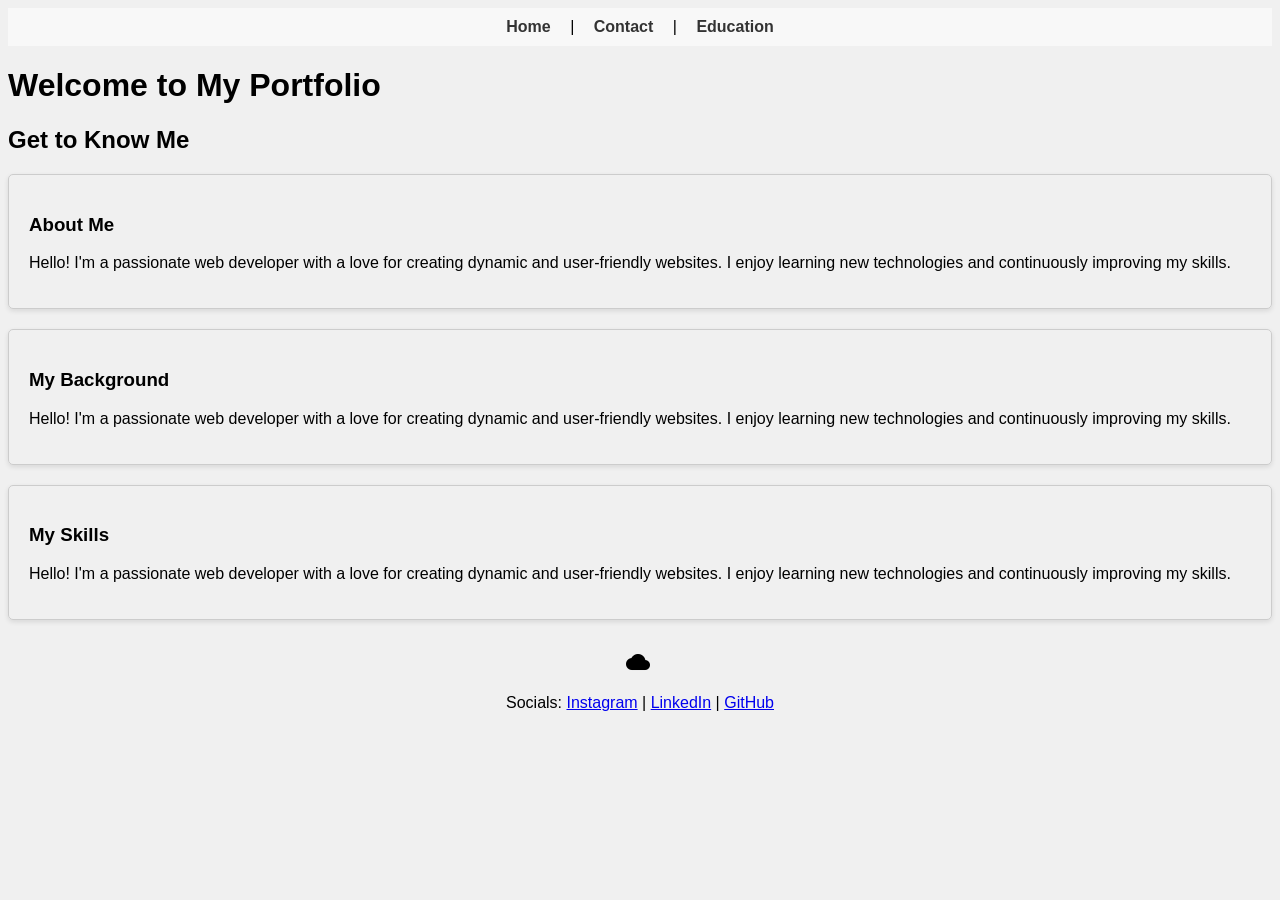
==== contact.html @ 998427c0 "First commit did some dark theme changes" ====
<!DOCTYPE html>
<html lang="en">
	<head>
		<meta charset="UTF-8">
		<meta name="viewport" content="width=device-width, initial-scale=1.0">
        <link rel="stylesheet" href="theme.css">
        <link rel="stylesheet" href="https://fonts.googleapis.com/icon?family=Material+Icons">

		<title>Portfolio</title>

	</head>
	<body>
        <nav> <a href="index.html">Home</a> | <a href="contact.html">Contact</a> | <a href="education.html">Education</a> 
        </nav>

        <h1>Welcome to My Portfolio</h1>

        <h2>Get to Know Me</h2>

        <article>
            <h3>About Me</h3>
            <p>Hello! I'm a passionate web developer with a love for creating dynamic and user-friendly websites. I enjoy learning new technologies and continuously improving my skills.</p>
        </article>
        <article>
            <h3>My Background</h3>
            <p>Hello! I'm a passionate web developer with a love for creating dynamic and user-friendly websites. I enjoy learning new technologies and continuously improving my skills.</p>
        </article>
        <article>
            <h3>My Skills</h3>
            <p>Hello! I'm a passionate web developer with a love for creating dynamic and user-friendly websites. I enjoy learning new technologies and continuously improving my skills.</p>
        </article>
        <footer>
            <i class="material-icons">cloud</i>
            <p>Socials: <a href="https://instagram.com" target="_blank" rel="noopener noreferrer">Instagram</a> | <a href="https://linkedin.com" target="_blank" rel="noopener noreferrer">LinkedIn</a> | <a href="https://github.com" target="_blank" rel="noopener noreferrer">GitHub</a></p>
        </footer>
	</body>
</html>
---- theme.css ----
body {
    background-color: #f0f0f0;
    font-family: Arial, sans-serif;
    transition: background-color 0.3s, color 0.3s;
}
article {
    margin: 20px 0;
    padding: 20px;
    border: 1px solid #ccc;
    border-radius: 5px;
    box-shadow: 0 2px 5px rgba(0, 0, 0, 0.1);
}
nav{
    background-color: #f8f8f8;
    padding: 10px;
    text-align: center;
    margin-bottom: 20px;
}

nav a {
    margin: 0 15px;
    text-decoration: none;
    color: #333;
    font-weight: bold;
    &:hover {
        color: #15385e;
        text-rendering: 1.1em;
    }
}
.placeholder-image {
    display: block;
    margin: 10px auto;
    border-radius: 5px;
}
footer {
    
    padding: 10px;
    text-align: center;
    margin-top: 20px;
}
.material-icons {
    font-size: 36px;
    margin-right: 5px;
    
}
.material-icons:button {
    color: #15385e;

}
body.dark-mode {
    background-color: #333;
    color: #f0f0f0;
}
body.dark-mode nav{
    background-color: #222;
}
body.dark-mode nav a {
    color: #f0f0f0;
}
body.dark-mode article {
    border: 1px solid #555;
    background-color: #444;
    border-color: #555;
}
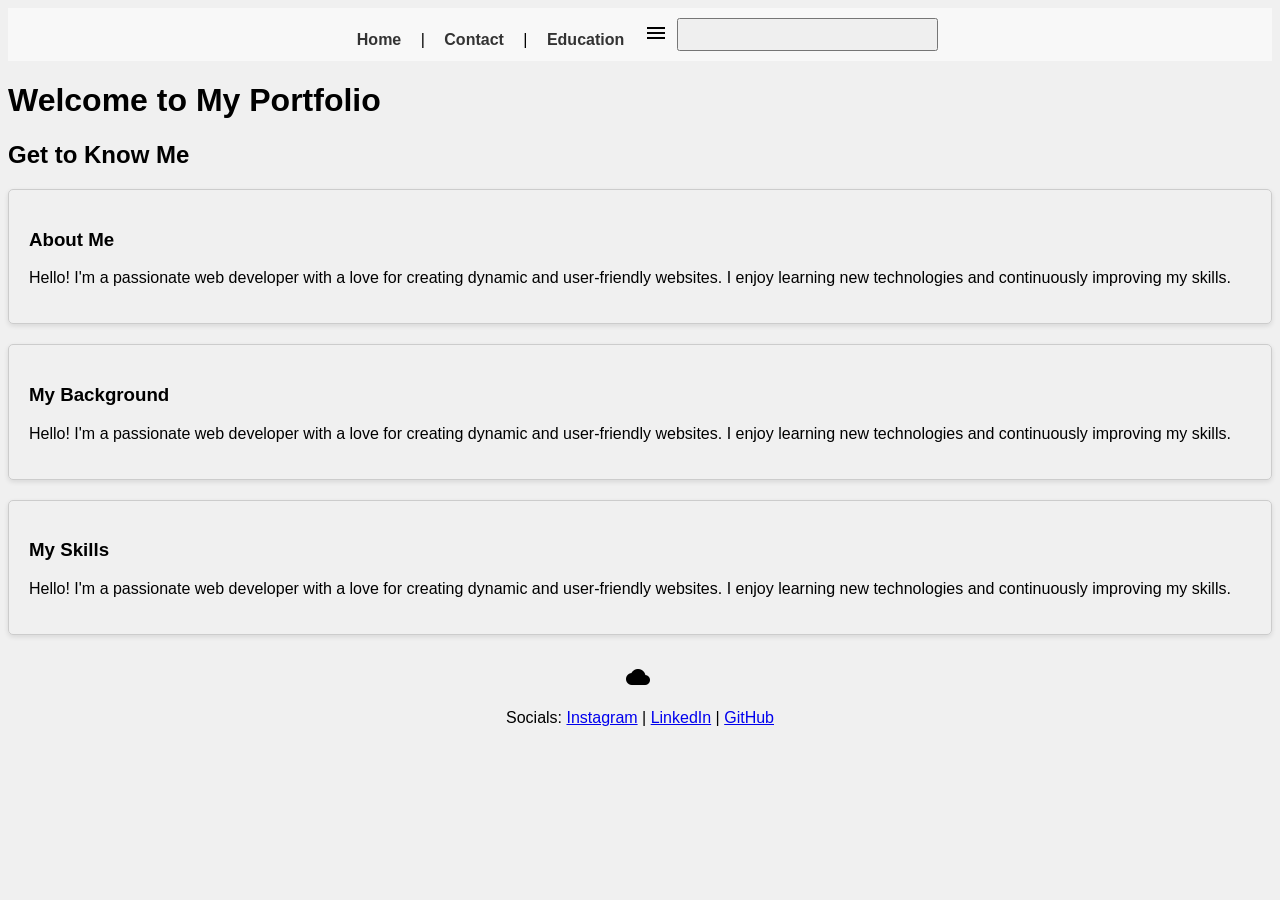
==== commit 7af3c241: "fixed some dark theme issues, now works accros all pages" ====
--- a/contact.html
+++ b/contact.html
@@ -11,6 +11,8 @@
 	</head>
 	<body>
         <nav> <a href="index.html">Home</a> | <a href="contact.html">Contact</a> | <a href="education.html">Education</a> 
+            <i class="material-icons">menu</i>
+            <button><i class ="material-icons">dark_modes</i></button>       
         </nav>
 
         <h1>Welcome to My Portfolio</h1>
@@ -33,5 +35,6 @@
             <i class="material-icons">cloud</i>
             <p>Socials: <a href="https://instagram.com" target="_blank" rel="noopener noreferrer">Instagram</a> | <a href="https://linkedin.com" target="_blank" rel="noopener noreferrer">LinkedIn</a> | <a href="https://github.com" target="_blank" rel="noopener noreferrer">GitHub</a></p>
         </footer>
+        <script src="skils.js"></script>
 	</body>
 </html>
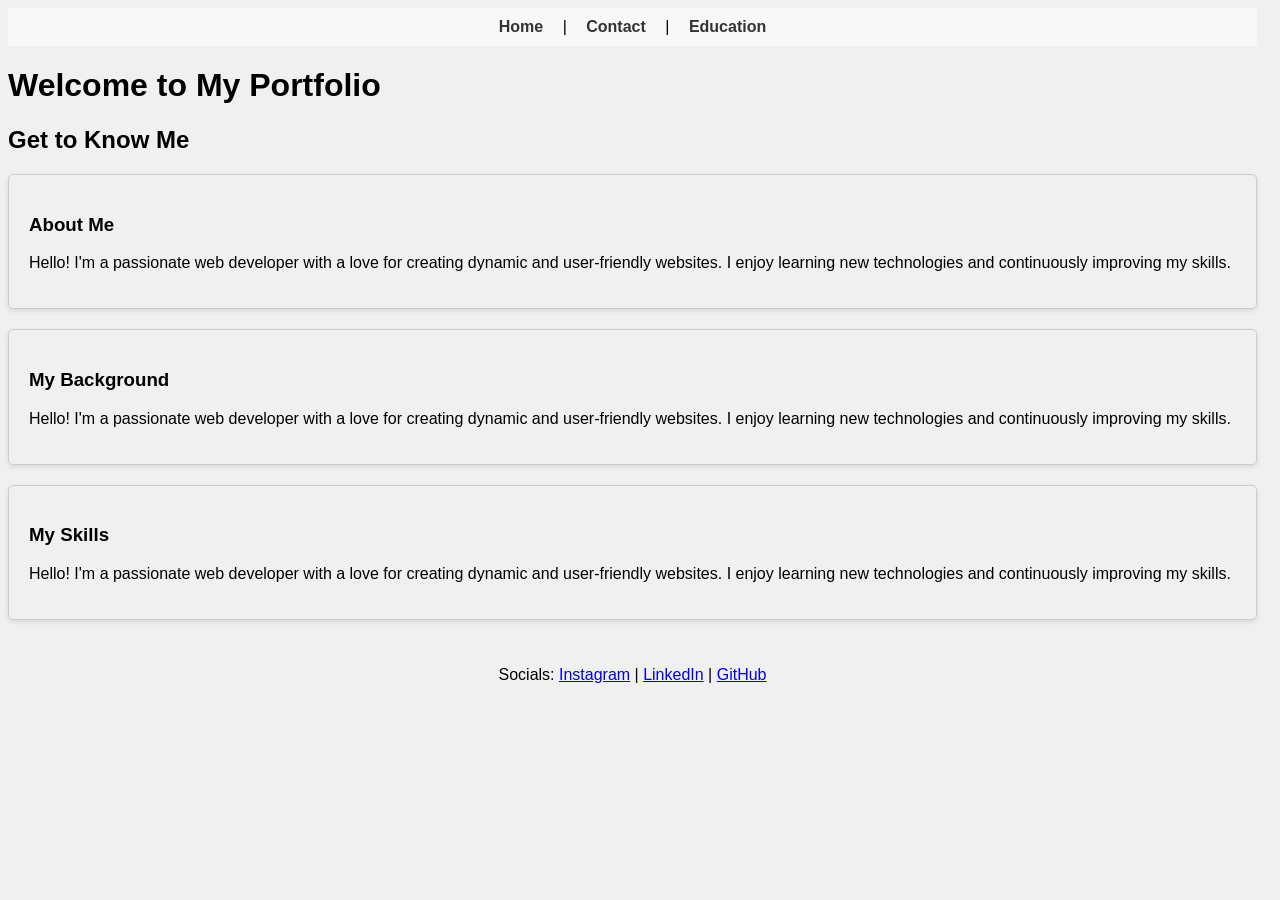
==== commit 44d64c15: "made some shanges to nav to make sure it stays consisten accros all pages" ====
--- a/contact.html
+++ b/contact.html
@@ -11,8 +11,7 @@
 	</head>
 	<body>
         <nav> <a href="index.html">Home</a> | <a href="contact.html">Contact</a> | <a href="education.html">Education</a> 
-            <i class="material-icons">menu</i>
-            <button><i class ="material-icons">dark_modes</i></button>       
+            <button><i class ="material-icons">dark_mode</i></button>       
         </nav>
 
         <h1>Welcome to My Portfolio</h1>
@@ -32,7 +31,6 @@
             <p>Hello! I'm a passionate web developer with a love for creating dynamic and user-friendly websites. I enjoy learning new technologies and continuously improving my skills.</p>
         </article>
         <footer>
-            <i class="material-icons">cloud</i>
             <p>Socials: <a href="https://instagram.com" target="_blank" rel="noopener noreferrer">Instagram</a> | <a href="https://linkedin.com" target="_blank" rel="noopener noreferrer">LinkedIn</a> | <a href="https://github.com" target="_blank" rel="noopener noreferrer">GitHub</a></p>
         </footer>
         <script src="skils.js"></script>
--- a/theme.css
+++ b/theme.css
@@ -1,7 +1,13 @@
+html {
+    scrollbar-gutter: stable;
+}
 body {
     background-color: #f0f0f0;
     font-family: Arial, sans-serif;
     transition: background-color 0.3s, color 0.3s;
+}
+body.dark-mode nav button {
+    color: #f0f0f0;
 }
 article {
     margin: 20px 0;
@@ -14,7 +20,20 @@
     background-color: #f8f8f8;
     padding: 10px;
     text-align: center;
+    text-rendering: optimizeLegibility;
     margin-bottom: 20px;
+    position: relative;
+}
+nav button {
+    background: none;
+    border: none;
+    cursor: pointer;
+    padding: 0;
+    color: #333;
+    position: absolute;
+    right: 20px;
+    top: 50%;
+    transform: translateY(-50%);
 }
 
 nav a {
@@ -61,4 +80,82 @@
     border: 1px solid #555;
     background-color: #444;
     border-color: #555;
+}
+.section-description {
+    color: #666;
+    margin-bottom: 25px;
+}
+
+.skill-buttons {
+    display: flex;
+    gap: 12px;
+    margin-bottom: 30px;
+}
+
+.skill-buttons button {
+    background: transparent;
+    border: 1px solid #2E4057;
+    color: #2E4057;
+
+    padding: 10px 18px;
+
+    font-family: "Inter", sans-serif;
+    font-weight: 600;
+
+    cursor: pointer;
+
+    transition: 0.2s ease;
+}
+
+.skill-buttons button:hover {
+    background: #2E4057;
+    color: white;
+}
+
+.skills-grid {
+    display: grid;
+
+    grid-template-columns: repeat(3, 1fr);
+
+    gap: 16px;
+}
+
+.skill-card {
+    background: white;
+
+    border: 1px solid #E5E5E5;
+    border-radius: 8px;
+
+    padding: 24px;
+
+    transition: 0.2s ease;
+}
+
+.skill-card:hover {
+    transform: translateY(-4px);
+    box-shadow: 0 8px 25px rgba(0, 0, 0, 0.08);
+}
+
+.skill-card h3 {
+    margin: 0 0 8px;
+    font-family: "Inter", sans-serif;
+    font-size: 1.1rem;
+}
+
+.skill-card p {
+    margin: 0;
+
+    color: #777;
+    font-size: 0.9rem;
+}
+@media (max-width: 700px) {
+    .skills-grid {
+        grid-template-columns: repeat(2, 1fr);
+    }
+}
+
+@media (max-width: 450px) {
+    .skills-grid {
+        grid-template-columns: 1fr;
+    }
 }
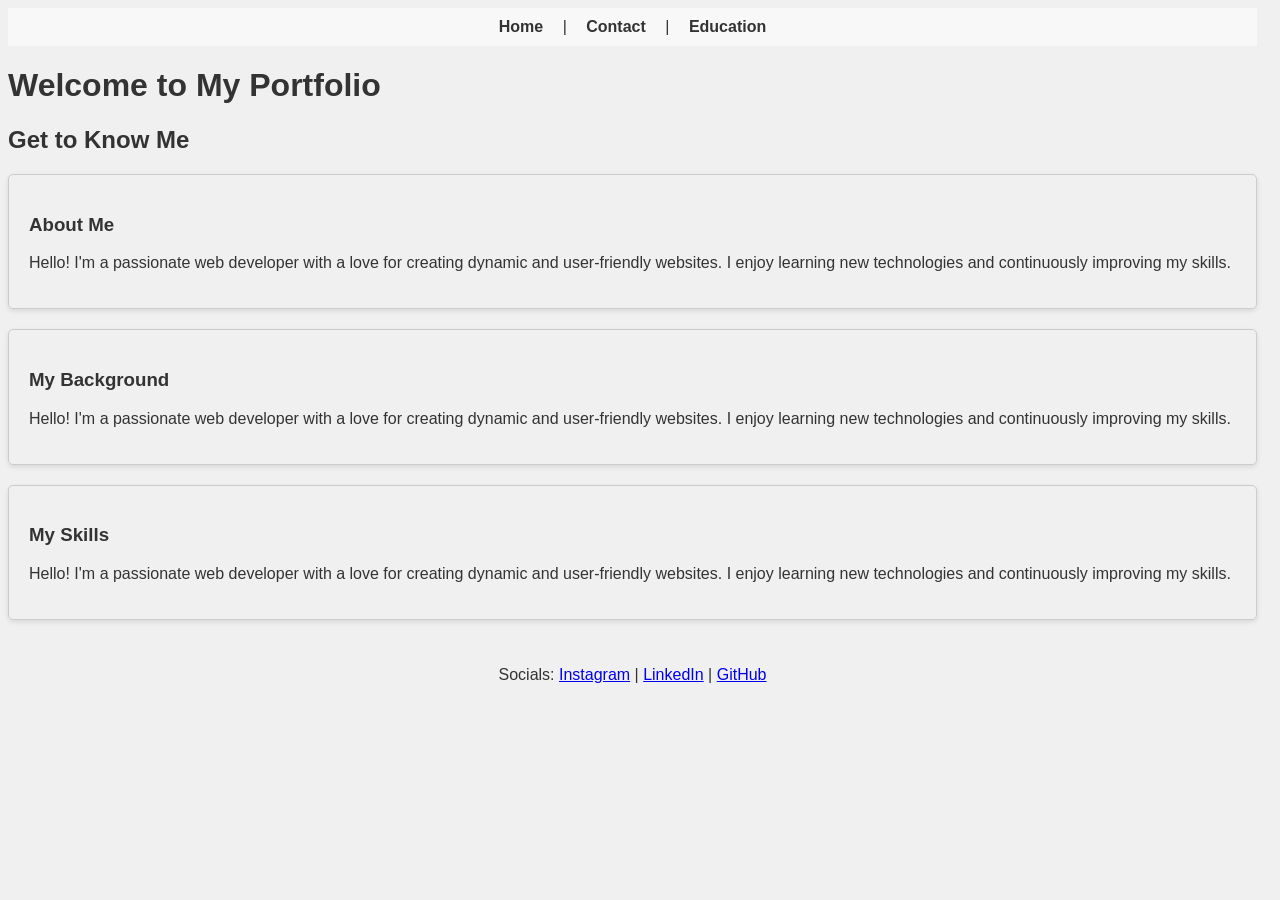
==== commit b0a8db80: "made some corrective transtion changes now it is fixed" ====
--- a/contact.html
+++ b/contact.html
@@ -5,8 +5,12 @@
 		<meta name="viewport" content="width=device-width, initial-scale=1.0">
         <link rel="stylesheet" href="theme.css">
         <link rel="stylesheet" href="https://fonts.googleapis.com/icon?family=Material+Icons">
-
 		<title>Portfolio</title>
+        <script>
+            if (localStorage.getItem("theme") === "dark") {
+                document.documentElement.classList.add("dark-mode");
+            }
+        </script>
 
 	</head>
 	<body>
--- a/theme.css
+++ b/theme.css
@@ -4,7 +4,7 @@
 body {
     background-color: #f0f0f0;
     font-family: Arial, sans-serif;
-    transition: background-color 0.3s, color 0.3s;
+    color: #333;
 }
 body.dark-mode nav button {
     color: #f0f0f0;
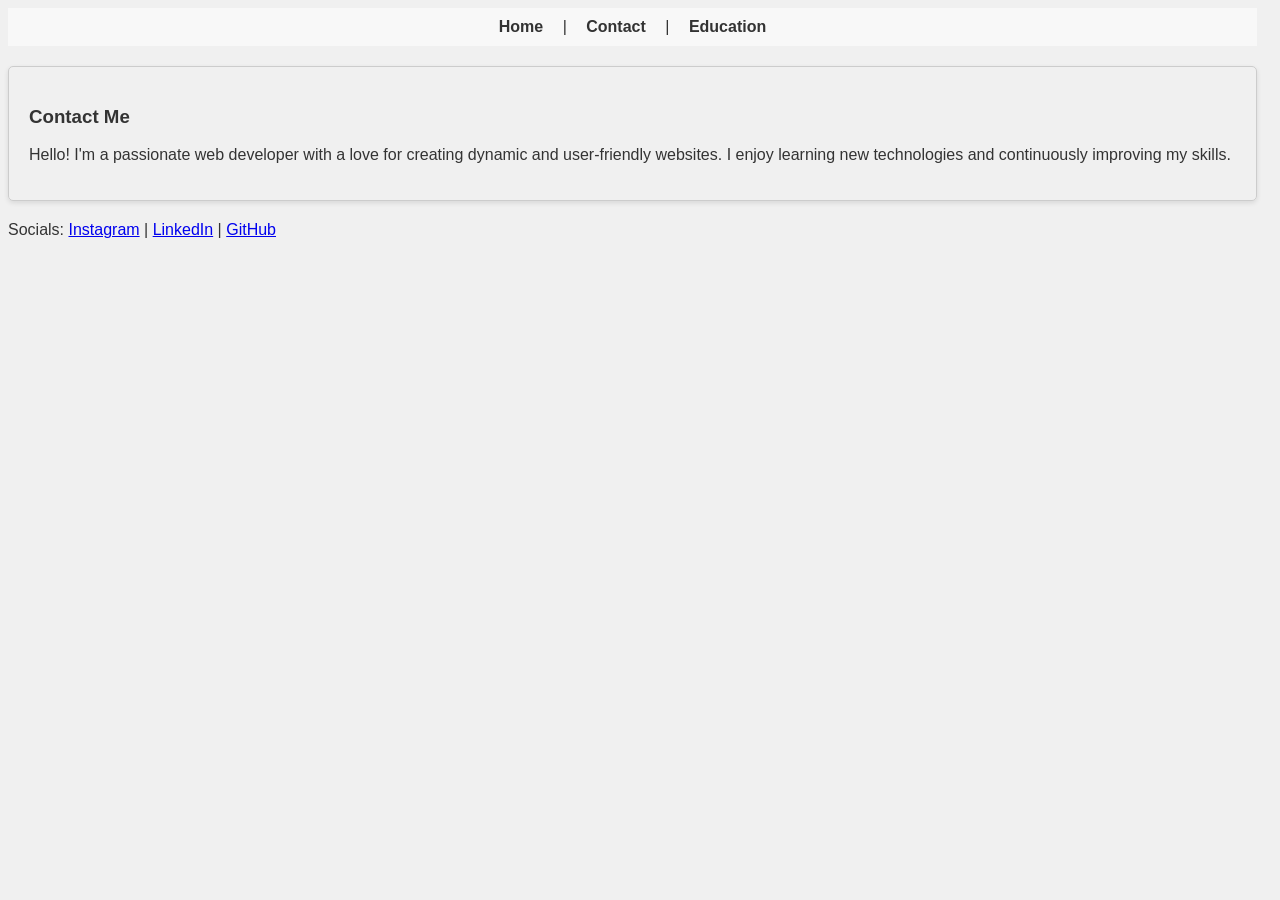
==== commit a8e9c889: "Made strcutre changes on contact and education" ====
--- a/contact.html
+++ b/contact.html
@@ -17,24 +17,10 @@
         <nav> <a href="index.html">Home</a> | <a href="contact.html">Contact</a> | <a href="education.html">Education</a> 
             <button><i class ="material-icons">dark_mode</i></button>       
         </nav>
-
-        <h1>Welcome to My Portfolio</h1>
-
-        <h2>Get to Know Me</h2>
-
         <article>
-            <h3>About Me</h3>
+            <h3>Contact Me</h3>
             <p>Hello! I'm a passionate web developer with a love for creating dynamic and user-friendly websites. I enjoy learning new technologies and continuously improving my skills.</p>
         </article>
-        <article>
-            <h3>My Background</h3>
-            <p>Hello! I'm a passionate web developer with a love for creating dynamic and user-friendly websites. I enjoy learning new technologies and continuously improving my skills.</p>
-        </article>
-        <article>
-            <h3>My Skills</h3>
-            <p>Hello! I'm a passionate web developer with a love for creating dynamic and user-friendly websites. I enjoy learning new technologies and continuously improving my skills.</p>
-        </article>
-        <footer>
             <p>Socials: <a href="https://instagram.com" target="_blank" rel="noopener noreferrer">Instagram</a> | <a href="https://linkedin.com" target="_blank" rel="noopener noreferrer">LinkedIn</a> | <a href="https://github.com" target="_blank" rel="noopener noreferrer">GitHub</a></p>
         </footer>
         <script src="skils.js"></script>
--- a/theme.css
+++ b/theme.css
@@ -158,4 +158,11 @@
     .skills-grid {
         grid-template-columns: 1fr;
     }
+}
+
+.brock-image  {
+    justify-content: right;
+    display: block;
+    margin-left: auto;
+    border-radius: 18px;
 }
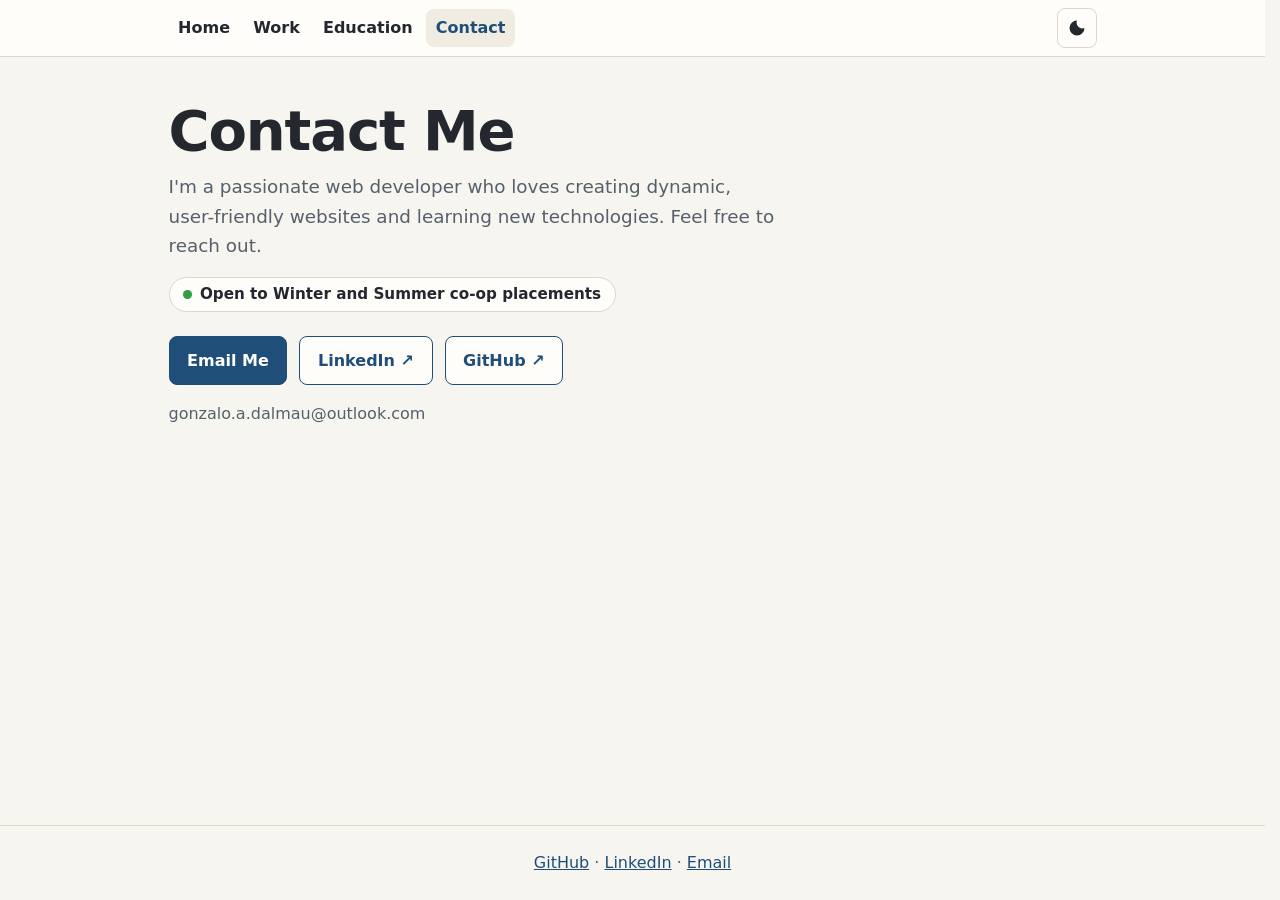
==== commit 4648229f: "Redesign portfolio and fix broken pages Fix dark mode, script errors, nested links, and the blank Wo" ====
--- a/contact.html
+++ b/contact.html
@@ -1,28 +1,70 @@
-<!DOCTYPE html>
+<!doctype html>
 <html lang="en">
-	<head>
-		<meta charset="UTF-8">
-		<meta name="viewport" content="width=device-width, initial-scale=1.0">
-        <link rel="stylesheet" href="theme.css">
-        <link rel="stylesheet" href="https://fonts.googleapis.com/icon?family=Material+Icons">
-		<title>Portfolio</title>
-        <script>
-            if (localStorage.getItem("theme") === "dark") {
-                document.documentElement.classList.add("dark-mode");
-            }
-        </script>
+  <head>
+    <meta charset="UTF-8" />
+    <meta name="viewport" content="width=device-width, initial-scale=1.0" />
+    <title>Contact | Gonzalo Dalmau</title>
+    <meta name="description" content="Get in touch with Gonzalo Dalmau, a web developer and Computer Science student." />
+    <meta property="og:title" content="Contact | Gonzalo Dalmau" />
+    <meta property="og:description" content="Get in touch with Gonzalo Dalmau." />
+    <meta property="og:type" content="website" />
+    <meta property="og:url" content="https://gonzalodalmau.github.io/contact.html" />
+    <link rel="icon" href="assets/favicon.svg" type="image/svg+xml" />
+    <script>
+      (function () {
+        var saved = null;
+        try { saved = localStorage.getItem("theme"); } catch (e) {}
+        if (saved === "dark" || (!saved && matchMedia("(prefers-color-scheme: dark)").matches)) {
+          document.documentElement.classList.add("dark-mode");
+        }
+      })();
+    </script>
+    <link rel="stylesheet" href="theme.css" />
+  </head>
+  <body>
+    <a class="skip-link" href="#main">Skip to content</a>
+    <header class="site-header">
+      <nav class="site-nav" aria-label="Main">
+        <ul class="nav-links">
+          <li><a href="index.html">Home</a></li>
+          <li><a href="work.html">Work</a></li>
+          <li><a href="education.html">Education</a></li>
+          <li><a href="contact.html" aria-current="page">Contact</a></li>
+        </ul>
+        <button id="themeToggle" class="theme-toggle" type="button" aria-label="Dark mode">
+          <svg class="icon-moon" viewBox="0 0 24 24" aria-hidden="true"><path d="M12 3a9 9 0 1 0 9 9 7 7 0 0 1-9-9Z" /></svg>
+          <svg class="icon-sun" viewBox="0 0 24 24" aria-hidden="true"><path d="M12 7a5 5 0 1 0 0 10 5 5 0 0 0 0-10ZM11 1h2v3h-2V1Zm0 19h2v3h-2v-3ZM1 11h3v2H1v-2Zm19 0h3v2h-3v-2ZM4.2 2.8l2.1 2.1-1.4 1.4-2.1-2.1 1.4-1.4Zm14.9 14.9 2.1 2.1-1.4 1.4-2.1-2.1 1.4-1.4ZM2.8 19.8l2.1-2.1 1.4 1.4-2.1 2.1-1.4-1.4ZM17.7 4.9l2.1-2.1 1.4 1.4-2.1 2.1-1.4-1.4Z" /></svg>
+        </button>
+      </nav>
+    </header>
 
-	</head>
-	<body>
-        <nav> <a href="index.html">Home</a> | <a href="contact.html">Contact</a> | <a href="education.html">Education</a> 
-            <button><i class ="material-icons">dark_mode</i></button>       
-        </nav>
-        <article>
-            <h3>Contact Me</h3>
-            <p>Hello! I'm a passionate web developer with a love for creating dynamic and user-friendly websites. I enjoy learning new technologies and continuously improving my skills.</p>
-        </article>
-            <p>Socials: <a href="https://instagram.com" target="_blank" rel="noopener noreferrer">Instagram</a> | <a href="https://linkedin.com" target="_blank" rel="noopener noreferrer">LinkedIn</a> | <a href="https://github.com" target="_blank" rel="noopener noreferrer">GitHub</a></p>
-        </footer>
-        <script src="skils.js"></script>
-	</body>
+    <main id="main">
+      <section class="section">
+        <h1>Contact Me</h1>
+        <p class="lead">
+          I'm a passionate web developer who loves creating dynamic,
+          user-friendly websites and learning new technologies. Feel free to
+          reach out.
+        </p>
+        <p class="availability">Open to Winter and Summer co-op placements</p>
+        <div class="button-row">
+          <a class="btn btn-primary" href="mailto:gonzalo.a.dalmau@outlook.com">Email Me</a>
+          <a class="btn" href="https://www.linkedin.com/in/gonzalo-dalmau" target="_blank" rel="noopener noreferrer">LinkedIn ↗</a>
+          <a class="btn" href="https://github.com/GonzaloDalmau" target="_blank" rel="noopener noreferrer">GitHub ↗</a>
+        </div>
+        <p class="contact-email">gonzalo.a.dalmau@outlook.com</p>
+      </section>
+    </main>
+
+    <footer class="site-footer">
+      <p>
+        <a href="https://github.com/GonzaloDalmau" target="_blank" rel="noopener noreferrer">GitHub</a>
+        ·
+        <a href="https://www.linkedin.com/in/gonzalo-dalmau" target="_blank" rel="noopener noreferrer">LinkedIn</a>
+        ·
+        <a href="mailto:gonzalo.a.dalmau@outlook.com">Email</a>
+      </p>
+    </footer>
+    <script src="theme.js"></script>
+  </body>
 </html>
--- a/theme.css
+++ b/theme.css
@@ -1,168 +1,426 @@
+:root {
+  color-scheme: light;
+
+  --bg: #f7f5f0;
+  --surface: #fffdf9;
+  --surface-alt: #f1ece2;
+  --text: #24282e;
+  --muted: #56606b;
+  --border: #ddd6c9;
+  --accent: #1f4e79;
+  --accent-contrast: #ffffff;
+  --shadow: 0 2px 6px rgba(36, 40, 46, 0.08);
+  --shadow-raised: 0 8px 22px rgba(36, 40, 46, 0.13);
+
+  --space-1: 0.5rem;
+  --space-2: 1rem;
+  --space-3: 1.5rem;
+  --space-4: 2.5rem;
+  --space-5: 4rem;
+
+  --radius: 8px;
+  --content-width: 960px;
+  --font: system-ui, -apple-system, "Segoe UI", Roboto, Arial, sans-serif;
+}
+
+html.dark-mode {
+  color-scheme: dark;
+
+  --bg: #15181d;
+  --surface: #1f242b;
+  --surface-alt: #282e37;
+  --text: #eef0f3;
+  --muted: #aab3bd;
+  --border: #363d47;
+  --accent: #8ec5ff;
+  --accent-contrast: #10243a;
+  --shadow: 0 2px 6px rgba(0, 0, 0, 0.3);
+  --shadow-raised: 0 8px 22px rgba(0, 0, 0, 0.45);
+}
+
+*,
+*::before,
+*::after {
+  box-sizing: border-box;
+}
+
 html {
-    scrollbar-gutter: stable;
-}
+  scrollbar-gutter: stable;
+}
+
 body {
-    background-color: #f0f0f0;
-    font-family: Arial, sans-serif;
-    color: #333;
-}
-body.dark-mode nav button {
-    color: #f0f0f0;
-}
-article {
-    margin: 20px 0;
-    padding: 20px;
-    border: 1px solid #ccc;
-    border-radius: 5px;
-    box-shadow: 0 2px 5px rgba(0, 0, 0, 0.1);
-}
-nav{
-    background-color: #f8f8f8;
-    padding: 10px;
-    text-align: center;
-    text-rendering: optimizeLegibility;
-    margin-bottom: 20px;
-    position: relative;
-}
-nav button {
-    background: none;
-    border: none;
-    cursor: pointer;
-    padding: 0;
-    color: #333;
-    position: absolute;
-    right: 20px;
-    top: 50%;
-    transform: translateY(-50%);
-}
-
-nav a {
-    margin: 0 15px;
-    text-decoration: none;
-    color: #333;
-    font-weight: bold;
-    &:hover {
-        color: #15385e;
-        text-rendering: 1.1em;
-    }
-}
-.placeholder-image {
-    display: block;
-    margin: 10px auto;
-    border-radius: 5px;
-}
-footer {
-    
-    padding: 10px;
-    text-align: center;
-    margin-top: 20px;
-}
-.material-icons {
-    font-size: 36px;
-    margin-right: 5px;
-    
-}
-.material-icons:button {
-    color: #15385e;
-
-}
-body.dark-mode {
-    background-color: #333;
-    color: #f0f0f0;
-}
-body.dark-mode nav{
-    background-color: #222;
-}
-body.dark-mode nav a {
-    color: #f0f0f0;
-}
-body.dark-mode article {
-    border: 1px solid #555;
-    background-color: #444;
-    border-color: #555;
-}
-.section-description {
-    color: #666;
-    margin-bottom: 25px;
-}
-
-.skill-buttons {
-    display: flex;
-    gap: 12px;
-    margin-bottom: 30px;
-}
-
-.skill-buttons button {
-    background: transparent;
-    border: 1px solid #2E4057;
-    color: #2E4057;
-
-    padding: 10px 18px;
-
-    font-family: "Inter", sans-serif;
-    font-weight: 600;
-
-    cursor: pointer;
-
-    transition: 0.2s ease;
-}
-
-.skill-buttons button:hover {
-    background: #2E4057;
-    color: white;
-}
-
-.skills-grid {
-    display: grid;
-
-    grid-template-columns: repeat(3, 1fr);
-
-    gap: 16px;
-}
-
-.skill-card {
-    background: white;
-
-    border: 1px solid #E5E5E5;
-    border-radius: 8px;
-
-    padding: 24px;
-
-    transition: 0.2s ease;
-}
-
-.skill-card:hover {
-    transform: translateY(-4px);
-    box-shadow: 0 8px 25px rgba(0, 0, 0, 0.08);
-}
-
-.skill-card h3 {
-    margin: 0 0 8px;
-    font-family: "Inter", sans-serif;
-    font-size: 1.1rem;
-}
-
-.skill-card p {
-    margin: 0;
-
-    color: #777;
-    font-size: 0.9rem;
-}
-@media (max-width: 700px) {
-    .skills-grid {
-        grid-template-columns: repeat(2, 1fr);
-    }
-}
-
-@media (max-width: 450px) {
-    .skills-grid {
-        grid-template-columns: 1fr;
-    }
-}
-
-.brock-image  {
-    justify-content: right;
-    display: block;
-    margin-left: auto;
-    border-radius: 18px;
-}+  display: flex;
+  flex-direction: column;
+  min-height: 100vh;
+  margin: 0;
+  background: var(--bg);
+  color: var(--text);
+  font-family: var(--font);
+  line-height: 1.6;
+}
+
+h1,
+h2,
+h3 {
+  line-height: 1.2;
+  margin: 0 0 var(--space-1);
+}
+
+h1 {
+  font-size: clamp(2.25rem, 7vw, 3.5rem);
+  letter-spacing: -0.02em;
+}
+
+h2 {
+  font-size: clamp(1.5rem, 4vw, 2rem);
+}
+
+h3 {
+  font-size: 1.15rem;
+}
+
+p {
+  margin: 0 0 var(--space-2);
+}
+
+a {
+  color: var(--accent);
+}
+
+img {
+  max-width: 100%;
+  height: auto;
+}
+
+:focus-visible {
+  outline: 3px solid var(--accent);
+  outline-offset: 2px;
+}
+
+.skip-link {
+  position: absolute;
+  top: -100px;
+  left: var(--space-2);
+  z-index: 10;
+  padding: var(--space-1) var(--space-2);
+  background: var(--accent);
+  color: var(--accent-contrast);
+  border-radius: var(--radius);
+}
+
+.skip-link:focus {
+  top: var(--space-1);
+}
+
+/* Header and navigation */
+.site-header {
+  background: var(--surface);
+  border-bottom: 1px solid var(--border);
+}
+
+.site-nav {
+  display: flex;
+  align-items: center;
+  justify-content: space-between;
+  gap: var(--space-1);
+  max-width: var(--content-width);
+  margin: 0 auto;
+  padding: var(--space-1) var(--space-2);
+}
+
+.nav-links {
+  display: flex;
+  flex-wrap: wrap;
+  gap: 0.25rem;
+  margin: 0;
+  padding: 0;
+  list-style: none;
+}
+
+.nav-links a {
+  display: block;
+  padding: 0.4rem 0.6rem;
+  border-radius: var(--radius);
+  color: var(--text);
+  font-weight: 600;
+  text-decoration: none;
+  transition: background-color 0.2s ease;
+}
+
+.nav-links a:hover {
+  background: var(--surface-alt);
+}
+
+.nav-links a[aria-current="page"] {
+  color: var(--accent);
+  background: var(--surface-alt);
+}
+
+.theme-toggle {
+  display: inline-flex;
+  flex: none;
+  align-items: center;
+  justify-content: center;
+  width: 2.5rem;
+  height: 2.5rem;
+  padding: 0;
+  background: none;
+  border: 1px solid var(--border);
+  border-radius: var(--radius);
+  color: var(--text);
+  cursor: pointer;
+  transition: background-color 0.2s ease;
+}
+
+.theme-toggle:hover {
+  background: var(--surface-alt);
+}
+
+.theme-toggle svg {
+  width: 1.25rem;
+  height: 1.25rem;
+  fill: currentColor;
+}
+
+.icon-sun {
+  display: none;
+}
+
+html.dark-mode .icon-sun {
+  display: block;
+}
+
+html.dark-mode .icon-moon {
+  display: none;
+}
+
+/* Layout */
+main {
+  flex: 1;
+  width: 100%;
+  max-width: var(--content-width);
+  margin: 0 auto;
+  padding: var(--space-4) var(--space-2);
+}
+
+.section {
+  margin-bottom: var(--space-5);
+}
+
+.section:last-child {
+  margin-bottom: 0;
+}
+
+.section-heading {
+  display: flex;
+  flex-wrap: wrap;
+  align-items: baseline;
+  justify-content: space-between;
+  gap: var(--space-1);
+  margin-bottom: var(--space-3);
+}
+
+.section-description,
+.lead {
+  color: var(--muted);
+}
+
+.lead {
+  max-width: 38rem;
+  font-size: 1.15rem;
+}
+
+.hero {
+  padding: var(--space-4) 0;
+}
+
+.eyebrow {
+  margin-bottom: var(--space-1);
+  color: var(--accent);
+  font-weight: 700;
+}
+
+.availability {
+  display: inline-flex;
+  align-items: center;
+  gap: 0.5rem;
+  margin: 0;
+  padding: 0.3rem 0.85rem;
+  background: var(--surface);
+  border: 1px solid var(--border);
+  border-radius: 999px;
+  font-size: 0.95rem;
+  font-weight: 600;
+}
+
+.availability::before {
+  content: "";
+  width: 0.55rem;
+  height: 0.55rem;
+  border-radius: 50%;
+  background: #2f9e44;
+}
+
+/* Buttons */
+.button-row {
+  display: flex;
+  flex-wrap: wrap;
+  gap: 0.75rem;
+  margin-top: var(--space-3);
+}
+
+.btn {
+  display: inline-flex;
+  align-items: center;
+  gap: 0.35rem;
+  padding: 0.65rem 1.1rem;
+  background: var(--surface);
+  border: 1px solid var(--accent);
+  border-radius: var(--radius);
+  color: var(--accent);
+  font-weight: 600;
+  text-decoration: none;
+  transition:
+    background-color 0.2s ease,
+    color 0.2s ease;
+}
+
+.btn:hover,
+.btn-primary {
+  background: var(--accent);
+  color: var(--accent-contrast);
+}
+
+.btn-primary:hover {
+  opacity: 0.9;
+}
+
+/* Cards */
+.card-grid {
+  display: grid;
+  grid-template-columns: repeat(auto-fit, minmax(min(100%, 280px), 1fr));
+  gap: var(--space-2);
+}
+
+.card {
+  display: flex;
+  flex-direction: column;
+  align-items: flex-start;
+  padding: var(--space-3);
+  background: var(--surface);
+  border: 1px solid var(--border);
+  border-radius: var(--radius);
+  box-shadow: var(--shadow);
+  transition:
+    box-shadow 0.2s ease,
+    transform 0.2s ease;
+}
+
+.card:hover {
+  box-shadow: var(--shadow-raised);
+  transform: translateY(-2px);
+}
+
+.card p {
+  color: var(--muted);
+}
+
+.card .btn {
+  margin-top: auto;
+}
+
+.card-static:hover {
+  box-shadow: var(--shadow);
+  transform: none;
+}
+
+/* Skills */
+.skills-groups {
+  display: grid;
+  grid-template-columns: repeat(auto-fit, minmax(min(100%, 200px), 1fr));
+  gap: var(--space-2);
+}
+
+.skill-list {
+  display: flex;
+  flex-wrap: wrap;
+  gap: var(--space-1);
+  margin: var(--space-1) 0 0;
+  padding: 0;
+  list-style: none;
+}
+
+.skill-list li {
+  padding: 0.2rem 0.65rem;
+  background: var(--surface-alt);
+  border-radius: 999px;
+  font-size: 0.9rem;
+}
+
+/* Education */
+.education-card {
+  display: grid;
+  grid-template-columns: 1fr auto;
+  gap: var(--space-3);
+  align-items: start;
+}
+
+.stack {
+  display: grid;
+  gap: var(--space-2);
+}
+
+.goals-list {
+  margin: 0;
+  padding-left: 1.25rem;
+  color: var(--muted);
+}
+
+.project-stack {
+  margin: 0 0 var(--space-2);
+}
+
+.contact-email {
+  margin-top: var(--space-2);
+  color: var(--muted);
+  overflow-wrap: anywhere;
+}
+
+.brock-image {
+  width: 180px;
+  border-radius: var(--radius);
+}
+
+/* Footer */
+.site-footer {
+  padding: var(--space-3) var(--space-2);
+  border-top: 1px solid var(--border);
+  color: var(--muted);
+  text-align: center;
+}
+
+.site-footer p {
+  margin: 0;
+}
+
+@media (max-width: 600px) {
+  .education-card {
+    grid-template-columns: 1fr;
+  }
+
+  .nav-links a {
+    padding: 0.4rem;
+  }
+}
+
+@media (prefers-reduced-motion: reduce) {
+  *,
+  *::before,
+  *::after {
+    transition: none !important;
+  }
+
+  .card:hover {
+    transform: none;
+  }
+}
